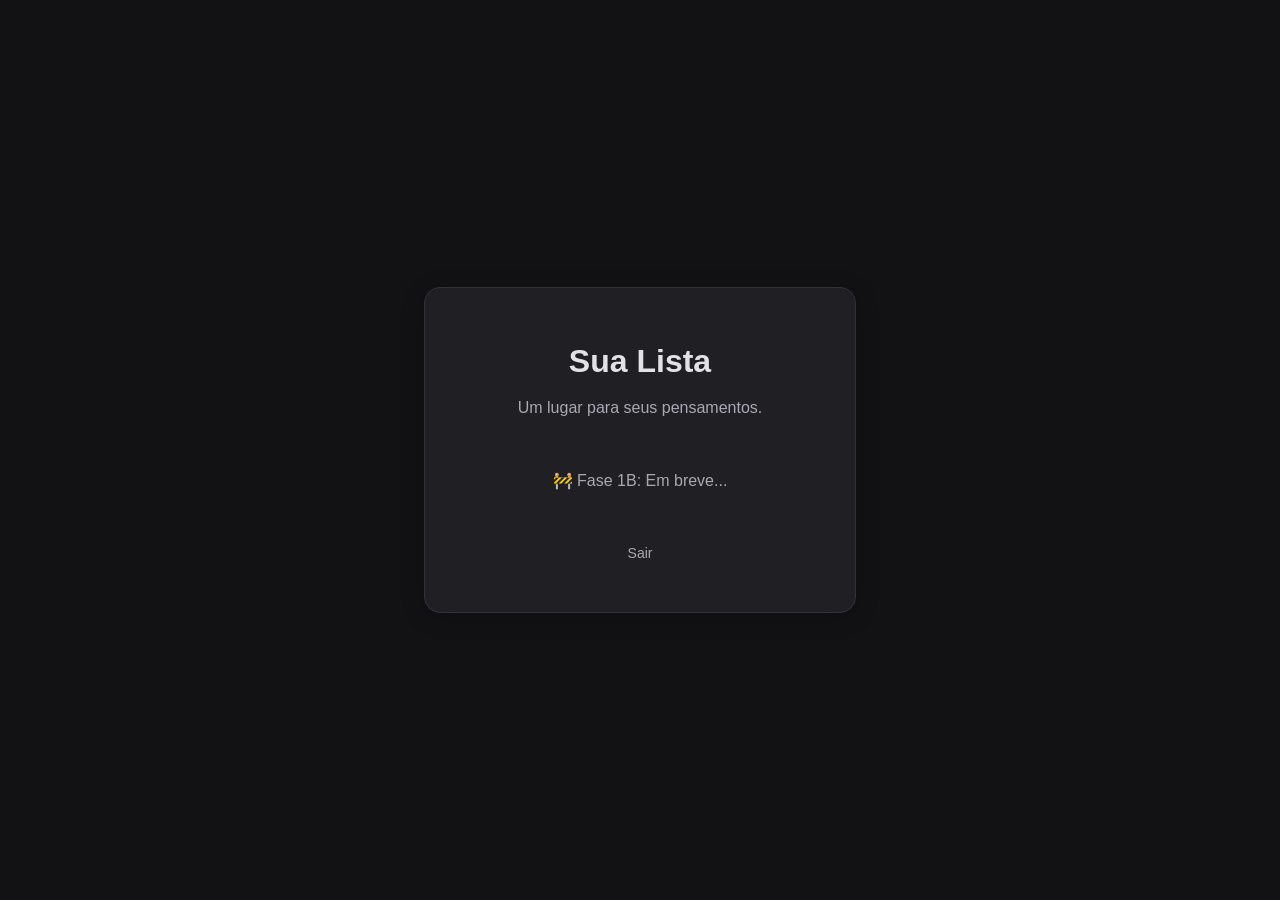
==== src/pages/lista.html @ 84f6f794 "implemented login" ====
<!DOCTYPE html>
<html lang="pt-BR">

<head>
    <meta charset="UTF-8">
    <meta name="viewport" content="width=device-width, initial-scale=1.0">
    <title>Minha Lista Tranquila - Lista</title>
    <link rel="stylesheet" href="../css/styles.css">
    <style>
        /* Estilo temporário para o placeholder */
        .empty-state {
            color: var(--text-secondary);
            margin-top: var(--spacing-xl);
        }
    </style>
</head>

<body>
    <div class="container">
        <div class="card">
            <h1>Sua Lista</h1>
            <p class="subtitle">Um lugar para seus pensamentos.</p>
            <div class="empty-state">
                <p>🚧 Fase 1B: Em breve...</p>
            </div>
            <a href="../index.html" class="link-secondary" style="margin-top: 48px;">Sair</a>
        </div>
    </div>
</body>

</html>
---- src/css/styles.css ----
:root {
    /* Cores - Palette Calma e Escura */
    --bg-color: #121214;
    --card-bg: #202024;
    --text-primary: #E1E1E6;
    --text-secondary: #A8A8B3;
    --primary-color: #8257E5;
    /* Roxo suave */
    --primary-hover: #9466FF;
    --border-color: #323238;

    /* Espaçamento */
    --spacing-xs: 8px;
    --spacing-sm: 16px;
    --spacing-md: 24px;
    --spacing-lg: 32px;
    --spacing-xl: 48px;

    /* Bordas */
    --radius-sm: 4px;
    --radius-md: 8px;
    --radius-lg: 16px;

    /* Tipografia */
    --font-family: 'Inter', -apple-system, BlinkMacSystemFont, "Segoe UI", Roboto, Helvetica, Arial, sans-serif;
    --font-size-sm: 14px;
    --font-size-md: 16px;
    --font-size-lg: 20px;
    --font-size-xl: 32px;
}

* {
    margin: 0;
    padding: 0;
    box-sizing: border-box;
}

body {
    background-color: var(--bg-color);
    color: var(--text-primary);
    font-family: var(--font-family);
    -webkit-font-smoothing: antialiased;
    line-height: 1.6;
    min-height: 100vh;
    display: flex;
    flex-direction: column;
    justify-content: center;
    /* Centralização vertical global */
    align-items: center;
    /* Centralização horizontal global */
}

/* Container Principal */
.container {
    width: 100%;
    max-width: 480px;
    /* Mobile-first, mas limitado em telas grandes */
    padding: var(--spacing-md);
    margin: 0 auto;
}

/* Card */
.card {
    background-color: var(--card-bg);
    border-radius: var(--radius-lg);
    padding: var(--spacing-xl) var(--spacing-lg);
    border: 1px solid var(--border-color);
    text-align: center;
    /* Conteúdo interno centrado */
    box-shadow: 0 4px 24px rgba(0, 0, 0, 0.2);
}

/* Tipografia */
h1 {
    font-size: var(--font-size-xl);
    font-weight: 700;
    margin-bottom: var(--spacing-xs);
    color: var(--text-primary);
}

p.subtitle {
    color: var(--text-secondary);
    font-size: var(--font-size-md);
    margin-bottom: var(--spacing-xl);
}

/* Formulário */
.form-group {
    margin-bottom: var(--spacing-md);
    text-align: left;
}

label {
    display: block;
    font-size: var(--font-size-sm);
    color: var(--text-secondary);
    margin-bottom: var(--spacing-xs);
}

input {
    width: 100%;
    padding: var(--spacing-sm);
    background-color: var(--bg-color);
    border: 1px solid var(--border-color);
    border-radius: var(--radius-md);
    color: var(--text-primary);
    font-size: var(--font-size-md);
    transition: border-color 0.2s;
}

input:focus {
    outline: none;
    border-color: var(--primary-color);
}

/* Botões */
.btn-primary {
    width: 100%;
    padding: var(--spacing-sm);
    background-color: var(--primary-color);
    color: #fff;
    border: none;
    border-radius: var(--radius-md);
    font-size: var(--font-size-md);
    font-weight: 600;
    cursor: pointer;
    transition: background-color 0.2s;
    margin-top: var(--spacing-sm);
}

.btn-primary:hover {
    background-color: var(--primary-hover);
}

.btn-icon-back {
    background: transparent;
    border: 1px solid var(--border-color);
    color: var(--text-secondary);
    width: 40px;
    height: 40px;
    border-radius: 50%;
    display: flex;
    align-items: center;
    justify-content: center;
    margin: 0 auto var(--spacing-lg) auto;
    /* Centralizado e com margem inferior */
    cursor: pointer;
    transition: all 0.2s;
}

.btn-icon-back:hover {
    border-color: var(--text-primary);
    color: var(--text-primary);
}

.link-secondary {
    display: block;
    margin-top: var(--spacing-lg);
    color: var(--text-secondary);
    text-decoration: none;
    font-size: var(--font-size-sm);
    transition: color 0.2s;
}

.link-secondary:hover {
    color: var(--primary-color);
}
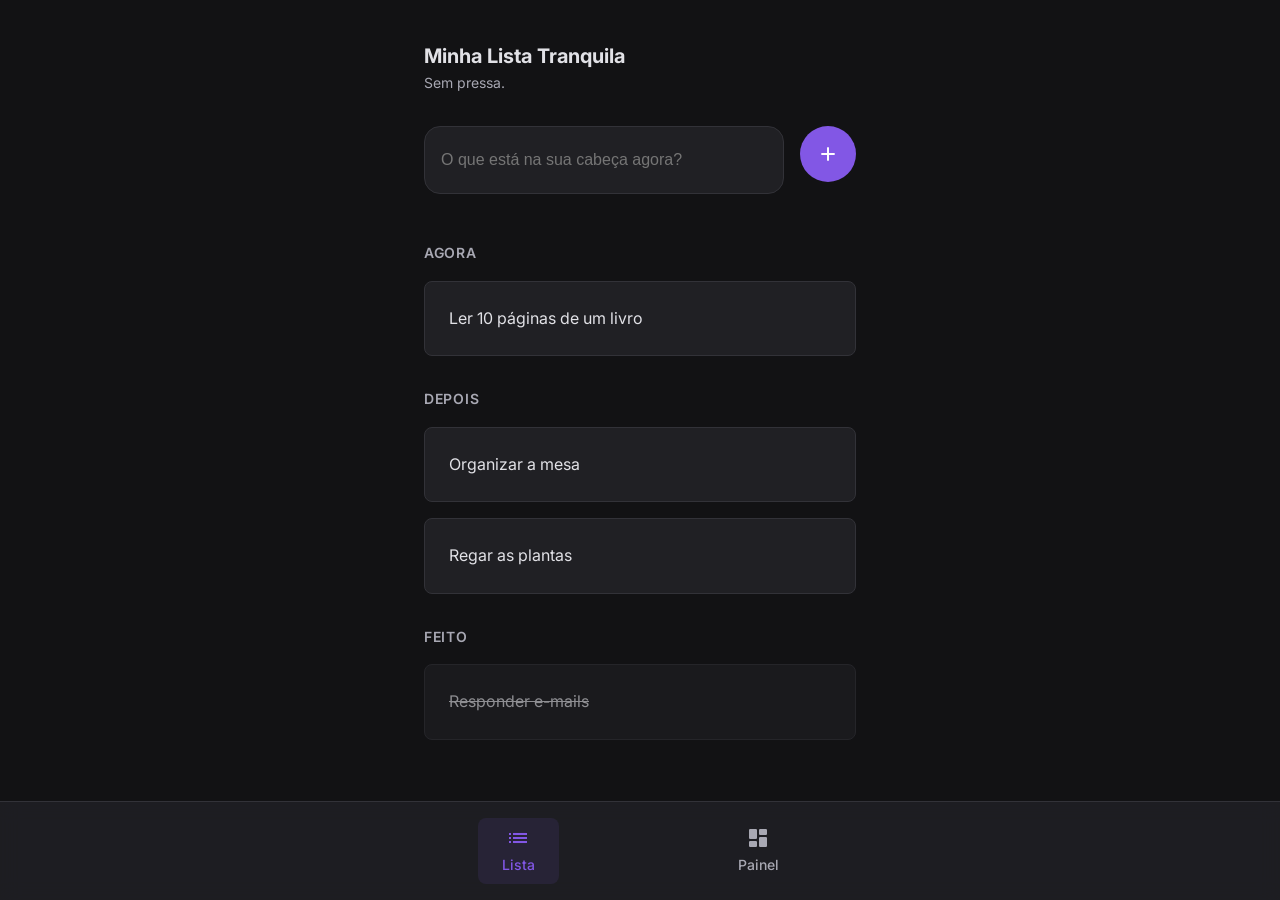
==== commit 294c5b4e: "feat: add main list screen with bottom navigation" ====
--- a/src/pages/lista.html
+++ b/src/pages/lista.html
@@ -4,28 +4,71 @@
 <head>
     <meta charset="UTF-8">
     <meta name="viewport" content="width=device-width, initial-scale=1.0">
-    <title>Minha Lista Tranquila - Lista</title>
+    <title>Minha Lista Tranquila</title>
+    <link rel="preconnect" href="https://fonts.googleapis.com">
+    <link rel="preconnect" href="https://fonts.gstatic.com" crossorigin>
+    <!-- Incluindo Material Icons para os ícones -->
+    <link href="https://fonts.googleapis.com/icon?family=Material+Icons+Round" rel="stylesheet">
+    <link href="https://fonts.googleapis.com/css2?family=Inter:wght@400;500;600;700&display=swap" rel="stylesheet">
     <link rel="stylesheet" href="../css/styles.css">
-    <style>
-        /* Estilo temporário para o placeholder */
-        .empty-state {
-            color: var(--text-secondary);
-            margin-top: var(--spacing-xl);
-        }
-    </style>
 </head>
 
 <body>
     <div class="container">
-        <div class="card">
-            <h1>Sua Lista</h1>
-            <p class="subtitle">Um lugar para seus pensamentos.</p>
-            <div class="empty-state">
-                <p>🚧 Fase 1B: Em breve...</p>
+
+        <header>
+            <h1>Minha Lista Tranquila</h1>
+            <p>Sem pressa.</p>
+        </header>
+
+        <div class="input-area">
+            <div class="input-wrapper">
+                <input type="text" id="new-item-input" class="input-main" placeholder="O que está na sua cabeça agora?">
             </div>
-            <a href="../index.html" class="link-secondary" style="margin-top: 48px;">Sair</a>
+            <button id="add-btn" class="btn-add" aria-label="Adicionar">
+                <span class="material-icons-round">add</span>
+            </button>
         </div>
+
+        <main>
+            <!-- Seção Agora -->
+            <h2 class="section-title">Agora</h2>
+            <div class="list-group" id="list-now">
+                <!-- Mock Item -->
+                <div class="list-item">Ler 10 páginas de um livro</div>
+            </div>
+
+            <!-- Seção Depois -->
+            <h2 class="section-title">Depois</h2>
+            <div class="list-group" id="list-later">
+                <div class="list-item">Organizar a mesa</div>
+                <div class="list-item">Regar as plantas</div>
+            </div>
+
+            <!-- Seção Feito -->
+            <h2 class="section-title">Feito</h2>
+            <div class="list-group" id="list-done">
+                <div class="list-item" style="opacity: 0.6; text-decoration: line-through;">Responder e-mails</div>
+            </div>
+        </main>
+
     </div>
+
+    <!-- Navegação Inferior -->
+    <nav class="bottom-nav">
+        <div class="nav-content">
+            <a href="lista.html" class="nav-item active">
+                <span class="material-icons-round">list</span>
+                <span>Lista</span>
+            </a>
+            <a href="painel.html" class="nav-item">
+                <span class="material-icons-round">dashboard</span>
+                <span>Painel</span>
+            </a>
+        </div>
+    </nav>
+
+    <script src="../js/app.js"></script>
 </body>
 
 </html>
--- a/src/css/styles.css
+++ b/src/css/styles.css
@@ -8,6 +8,8 @@
     /* Roxo suave */
     --primary-hover: #9466FF;
     --border-color: #323238;
+    --nav-bg: rgba(32, 32, 36, 0.9);
+    /* Transparencia para blur */
 
     /* Espaçamento */
     --spacing-xs: 8px;
@@ -20,9 +22,11 @@
     --radius-sm: 4px;
     --radius-md: 8px;
     --radius-lg: 16px;
+    --radius-full: 9999px;
 
     /* Tipografia */
     --font-family: 'Inter', -apple-system, BlinkMacSystemFont, "Segoe UI", Roboto, Helvetica, Arial, sans-serif;
+    --font-size-xs: 12px;
     --font-size-sm: 14px;
     --font-size-md: 16px;
     --font-size-lg: 20px;
@@ -44,10 +48,12 @@
     min-height: 100vh;
     display: flex;
     flex-direction: column;
+}
+
+/* Centering utility for Login ONLY */
+body.centered-view {
     justify-content: center;
-    /* Centralização vertical global */
     align-items: center;
-    /* Centralização horizontal global */
 }
 
 /* Container Principal */
@@ -57,47 +63,189 @@
     /* Mobile-first, mas limitado em telas grandes */
     padding: var(--spacing-md);
     margin: 0 auto;
-}
-
-/* Card */
+    padding-bottom: 90px;
+    /* Espaço para a nav fixa */
+}
+
+/* Base Card (Login) */
 .card {
     background-color: var(--card-bg);
     border-radius: var(--radius-lg);
     padding: var(--spacing-xl) var(--spacing-lg);
     border: 1px solid var(--border-color);
     text-align: center;
-    /* Conteúdo interno centrado */
     box-shadow: 0 4px 24px rgba(0, 0, 0, 0.2);
 }
 
-/* Tipografia */
-h1 {
+/* Header (Lista & Painel) */
+header {
+    margin-bottom: var(--spacing-lg);
+    padding-top: var(--spacing-sm);
+}
+
+header h1 {
+    font-size: var(--font-size-lg);
+    font-weight: 700;
+    color: var(--text-primary);
+}
+
+header p {
+    color: var(--text-secondary);
+    font-size: var(--font-size-sm);
+}
+
+/* Input Area */
+.input-area {
+    display: flex;
+    gap: var(--spacing-sm);
+    margin-bottom: var(--spacing-xl);
+}
+
+.input-wrapper {
+    flex: 1;
+    position: relative;
+}
+
+.input-main {
+    width: 100%;
+    padding: var(--spacing-md) var(--spacing-sm);
+    background-color: var(--card-bg);
+    border: 1px solid var(--border-color);
+    border-radius: var(--radius-lg);
+    color: var(--text-primary);
+    font-size: var(--font-size-md);
+    transition: all 0.2s;
+}
+
+.input-main:focus {
+    outline: none;
+    border-color: var(--primary-color);
+}
+
+.btn-add {
+    width: 56px;
+    height: 56px;
+    border-radius: var(--radius-full);
+    background-color: var(--primary-color);
+    color: #fff;
+    border: none;
+    display: flex;
+    align-items: center;
+    justify-content: center;
+    cursor: pointer;
+    transition: background-color 0.2s;
+    flex-shrink: 0;
+}
+
+.btn-add:hover {
+    background-color: var(--primary-hover);
+}
+
+/* Seções da Lista */
+.section-title {
+    color: var(--text-secondary);
+    font-size: var(--font-size-sm);
+    font-weight: 600;
+    text-transform: uppercase;
+    letter-spacing: 0.05em;
+    margin-bottom: var(--spacing-sm);
+    margin-top: var(--spacing-lg);
+}
+
+.section-title:first-child {
+    margin-top: 0;
+}
+
+.list-group {
+    display: flex;
+    flex-direction: column;
+    gap: var(--spacing-sm);
+}
+
+.list-item {
+    background-color: var(--card-bg);
+    padding: var(--spacing-md);
+    border-radius: var(--radius-md);
+    border: 1px solid var(--border-color);
+    font-size: var(--font-size-md);
+    color: var(--text-primary);
+    transition: transform 0.1s;
+}
+
+.list-item:active {
+    transform: scale(0.99);
+}
+
+/* Bottom Navigation */
+.bottom-nav {
+    position: fixed;
+    bottom: 0;
+    left: 0;
+    width: 100%;
+    background-color: var(--nav-bg);
+    backdrop-filter: blur(10px);
+    border-top: 1px solid var(--border-color);
+    display: flex;
+    justify-content: center;
+    padding: var(--spacing-sm) 0;
+    z-index: 100;
+}
+
+.nav-content {
+    display: flex;
+    width: 100%;
+    max-width: 480px;
+    justify-content: space-around;
+}
+
+.nav-item {
+    color: var(--text-secondary);
+    text-decoration: none;
+    font-size: var(--font-size-sm);
+    font-weight: 500;
+    display: flex;
+    flex-direction: column;
+    align-items: center;
+    gap: 4px;
+    padding: var(--spacing-xs) var(--spacing-md);
+    border-radius: var(--radius-md);
+    transition: all 0.2s;
+}
+
+.nav-item.active {
+    color: var(--primary-color);
+    background-color: rgba(130, 87, 229, 0.1);
+}
+
+.nav-item:hover {
+    color: var(--text-primary);
+}
+
+/* Utility for Login Page (keeps it working) */
+.login-page h1 {
     font-size: var(--font-size-xl);
-    font-weight: 700;
     margin-bottom: var(--spacing-xs);
-    color: var(--text-primary);
-}
-
-p.subtitle {
+}
+
+.login-page .subtitle {
     color: var(--text-secondary);
     font-size: var(--font-size-md);
     margin-bottom: var(--spacing-xl);
 }
 
-/* Formulário */
-.form-group {
+.login-page .form-group {
     margin-bottom: var(--spacing-md);
     text-align: left;
 }
 
-label {
+.login-page label {
     display: block;
     font-size: var(--font-size-sm);
     color: var(--text-secondary);
     margin-bottom: var(--spacing-xs);
 }
 
-input {
+.login-page input {
     width: 100%;
     padding: var(--spacing-sm);
     background-color: var(--bg-color);
@@ -105,16 +253,14 @@
     border-radius: var(--radius-md);
     color: var(--text-primary);
     font-size: var(--font-size-md);
-    transition: border-color 0.2s;
-}
-
-input:focus {
+}
+
+.login-page input:focus {
     outline: none;
     border-color: var(--primary-color);
 }
 
-/* Botões */
-.btn-primary {
+.login-page .btn-primary {
     width: 100%;
     padding: var(--spacing-sm);
     background-color: var(--primary-color);
@@ -124,44 +270,13 @@
     font-size: var(--font-size-md);
     font-weight: 600;
     cursor: pointer;
-    transition: background-color 0.2s;
     margin-top: var(--spacing-sm);
 }
 
-.btn-primary:hover {
-    background-color: var(--primary-hover);
-}
-
-.btn-icon-back {
-    background: transparent;
-    border: 1px solid var(--border-color);
-    color: var(--text-secondary);
-    width: 40px;
-    height: 40px;
-    border-radius: 50%;
-    display: flex;
-    align-items: center;
-    justify-content: center;
-    margin: 0 auto var(--spacing-lg) auto;
-    /* Centralizado e com margem inferior */
-    cursor: pointer;
-    transition: all 0.2s;
-}
-
-.btn-icon-back:hover {
-    border-color: var(--text-primary);
-    color: var(--text-primary);
-}
-
-.link-secondary {
+.login-page .link-secondary {
     display: block;
     margin-top: var(--spacing-lg);
     color: var(--text-secondary);
     text-decoration: none;
     font-size: var(--font-size-sm);
-    transition: color 0.2s;
-}
-
-.link-secondary:hover {
-    color: var(--primary-color);
 }
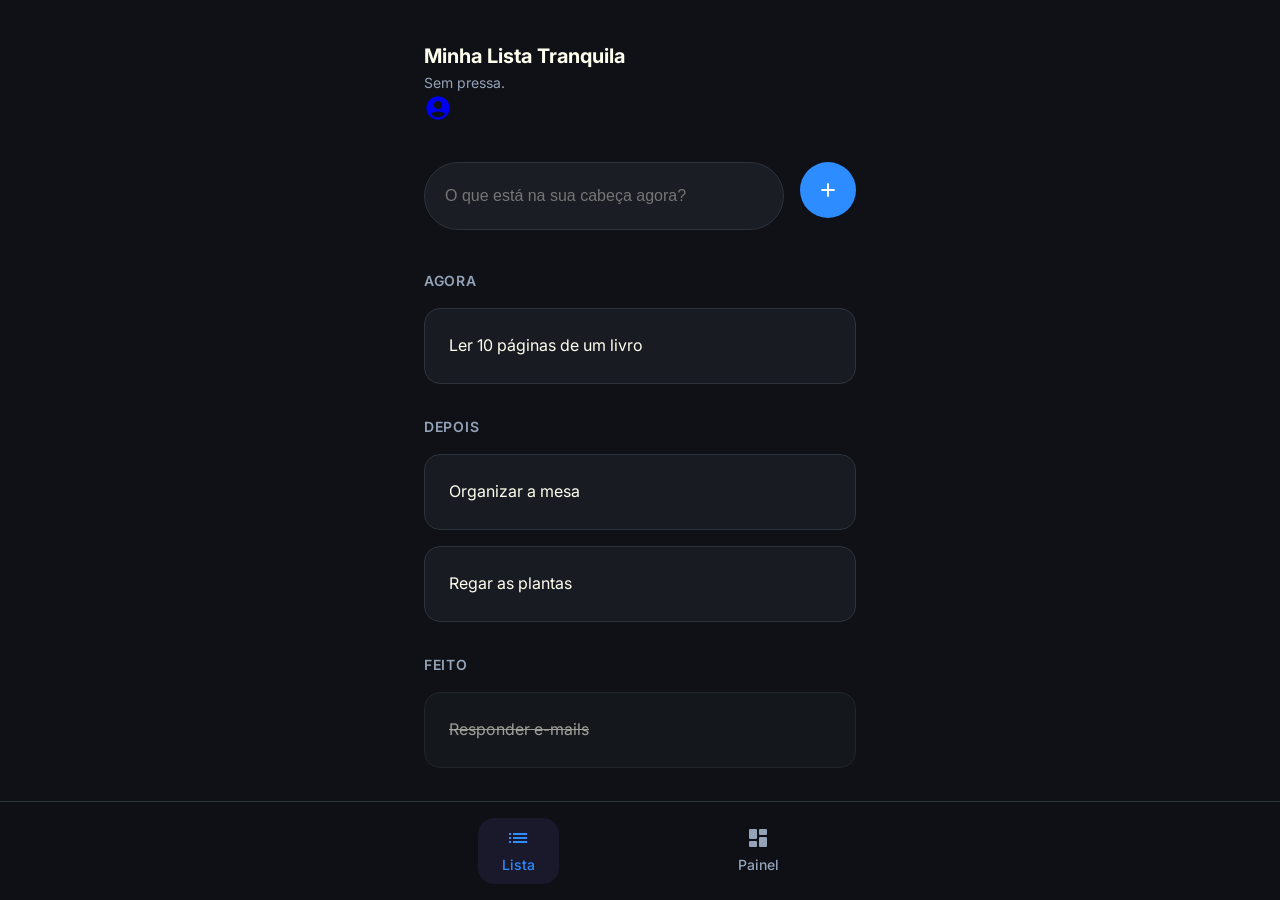
==== commit 6eac0732: "feat: implement profile screen and logout flow" ====
--- a/src/pages/lista.html
+++ b/src/pages/lista.html
@@ -17,8 +17,13 @@
     <div class="container">
 
         <header>
-            <h1>Minha Lista Tranquila</h1>
-            <p>Sem pressa.</p>
+            <div class="header-content">
+                <h1>Minha Lista Tranquila</h1>
+                <p>Sem pressa.</p>
+            </div>
+            <a href="perfil.html" class="profile-icon-link" aria-label="Perfil">
+                <span class="material-icons-round" style="font-size: 28px;">account_circle</span>
+            </a>
         </header>
 
         <div class="input-area">
--- a/src/css/styles.css
+++ b/src/css/styles.css
@@ -1,36 +1,41 @@
 :root {
-    /* Cores - Palette Calma e Escura */
-    --bg-color: #121214;
-    --card-bg: #202024;
-    --text-primary: #E1E1E6;
-    --text-secondary: #A8A8B3;
-    --primary-color: #8257E5;
-    /* Roxo suave */
-    --primary-hover: #9466FF;
-    --border-color: #323238;
-    --nav-bg: rgba(32, 32, 36, 0.9);
-    /* Transparencia para blur */
+    /* Cores - Palette Refinada (Source: Stitch PNGs) */
+    --bg-color: #0F1116;
+    /* Darker Navy/Black */
+    --card-bg: #181B21;
+    /* Slightly lighter card */
+    --text-primary: #FFFFF0;
+    --text-secondary: #94A3B8;
+    --primary-color: #2D8CFF;
+    /* Bright Blue */
+    --primary-hover: #1A73E8;
+    --border-color: #2D333B;
+    --nav-bg: rgba(15, 17, 22, 0.85);
 
     /* Espaçamento */
     --spacing-xs: 8px;
     --spacing-sm: 16px;
     --spacing-md: 24px;
     --spacing-lg: 32px;
-    --spacing-xl: 48px;
+    --spacing-xl: 40px;
+    /* Adjusted slightly */
 
     /* Bordas */
-    --radius-sm: 4px;
-    --radius-md: 8px;
-    --radius-lg: 16px;
+    --radius-sm: 8px;
+    --radius-md: 16px;
+    /* Rounder inputs/cards */
+    --radius-lg: 24px;
+    /* Big card radius */
     --radius-full: 9999px;
 
     /* Tipografia */
-    --font-family: 'Inter', -apple-system, BlinkMacSystemFont, "Segoe UI", Roboto, Helvetica, Arial, sans-serif;
+    --font-family: 'Inter', -apple-system, sans-serif;
     --font-size-xs: 12px;
     --font-size-sm: 14px;
     --font-size-md: 16px;
     --font-size-lg: 20px;
-    --font-size-xl: 32px;
+    --font-size-xl: 28px;
+    /* Slightly tighter H1 */
 }
 
 * {
@@ -67,21 +72,30 @@
     /* Espaço para a nav fixa */
 }
 
-/* Base Card (Login) */
+/* Base Card (Login/Mobile Container) */
 .card {
-    background-color: var(--card-bg);
-    border-radius: var(--radius-lg);
-    padding: var(--spacing-xl) var(--spacing-lg);
-    border: 1px solid var(--border-color);
+    background-color: transparent;
+    /* Cleaner mobile look */
+    border: none;
+    padding: var(--spacing-lg) 0;
+    /* Remove side padding for full mobile width feel, keep vertical */
     text-align: center;
-    box-shadow: 0 4px 24px rgba(0, 0, 0, 0.2);
-}
+    box-shadow: none;
+}
+
+/* On larger screens, we might want the card back, but strictly mobile-first as per instructions implies full width flow.
+   The 'login.png' shows content floating on dark bg. */
 
 /* Header (Lista & Painel) */
 header {
     margin-bottom: var(--spacing-lg);
     padding-top: var(--spacing-sm);
-}
+    text-align: left;
+    /* Align left as per typical mobile apps, though Login title is centered. */
+}
+
+/* Override header alignment for Login specific if needed, but 'Este espaço' looks centered.
+   We'll keep h1 alignment flexible. */
 
 header h1 {
     font-size: var(--font-size-lg);
@@ -109,12 +123,15 @@
 .input-main {
     width: 100%;
     padding: var(--spacing-md) var(--spacing-sm);
-    background-color: var(--card-bg);
+    background-color: #1A1D24;
+    /* Darker input bg */
     border: 1px solid var(--border-color);
-    border-radius: var(--radius-lg);
+    border-radius: var(--radius-full);
+    /* Pill shape like screenshot */
     color: var(--text-primary);
     font-size: var(--font-size-md);
     transition: all 0.2s;
+    padding-left: 20px;
 }
 
 .input-main:focus {
@@ -221,6 +238,105 @@
     color: var(--text-primary);
 }
 
+
+/* Dashboard / Painel */
+.dashboard-grid {
+    display: grid;
+    grid-template-columns: 1fr 1fr;
+    gap: var(--spacing-sm);
+    margin-bottom: var(--spacing-sm);
+}
+
+.stat-card {
+    background-color: var(--card-bg);
+    padding: var(--spacing-md);
+    border-radius: var(--radius-lg);
+    border: 1px solid var(--border-color);
+    text-align: center;
+    display: flex;
+    flex-direction: column;
+    align-items: center;
+    justify-content: center;
+}
+
+.stat-value {
+    font-size: var(--font-size-xl);
+    font-weight: 700;
+    color: var(--primary-color);
+    line-height: 1;
+    margin-bottom: 4px;
+}
+
+.stat-label {
+    font-size: var(--font-size-xs);
+    color: var(--text-secondary);
+    text-transform: uppercase;
+    letter-spacing: 0.05em;
+}
+
+.progress-card {
+    background-color: var(--card-bg);
+    padding: var(--spacing-md);
+    border-radius: var(--radius-lg);
+    border: 1px solid var(--border-color);
+    margin-bottom: var(--spacing-xl);
+    display: flex;
+    align-items: center;
+    gap: var(--spacing-md);
+}
+
+.progress-circle {
+    width: 64px;
+    height: 64px;
+    border-radius: 50%;
+    border: 4px solid var(--border-color);
+    border-top-color: var(--primary-color);
+    border-left-color: var(--primary-color);
+    transform: rotate(45deg);
+    /* Mock 75% */
+    /* This is a simple visual hack for a spinner/progress without SVG complex logic for now */
+}
+
+.progress-info {
+    flex: 1;
+}
+
+.progress-title {
+    font-size: var(--font-size-md);
+    font-weight: 600;
+    color: var(--text-primary);
+    margin-bottom: 4px;
+}
+
+.progress-desc {
+    font-size: var(--font-size-sm);
+    color: var(--text-secondary);
+}
+
+.memories-section {
+    margin-bottom: var(--spacing-xl);
+}
+
+.memory-item {
+    background-color: transparent;
+    border-bottom: 1px solid var(--border-color);
+    padding: var(--spacing-md) 0;
+    color: var(--text-secondary);
+    font-size: var(--font-size-sm);
+    display: flex;
+    align-items: center;
+    gap: var(--spacing-sm);
+}
+
+.memory-item:last-child {
+    border-bottom: none;
+}
+
+.memory-icon {
+    color: var(--primary-color);
+    opacity: 0.6;
+}
+
 /* Utility for Login Page (keeps it working) */
 .login-page h1 {
     font-size: var(--font-size-xl);
@@ -245,32 +361,41 @@
     margin-bottom: var(--spacing-xs);
 }
 
+
 .login-page input {
     width: 100%;
     padding: var(--spacing-sm);
-    background-color: var(--bg-color);
+    background-color: #1A1D24;
+    /* Distinct dark field */
     border: 1px solid var(--border-color);
     border-radius: var(--radius-md);
-    color: var(--text-primary);
-    font-size: var(--font-size-md);
+    /* Not full pill for form inputs usually, but screenshot has rounded */
+    color: var(--text-primary);
+    font-size: var(--font-size-md);
+    height: 56px;
+    /* Taller touch targets */
 }
 
 .login-page input:focus {
     outline: none;
     border-color: var(--primary-color);
+    background-color: #20242D;
 }
 
 .login-page .btn-primary {
     width: 100%;
-    padding: var(--spacing-sm);
+    height: 56px;
     background-color: var(--primary-color);
     color: #fff;
     border: none;
-    border-radius: var(--radius-md);
+    border-radius: var(--radius-full);
+    /* Pill button */
     font-size: var(--font-size-md);
     font-weight: 600;
     cursor: pointer;
-    margin-top: var(--spacing-sm);
+    margin-top: var(--spacing-lg);
+    box-shadow: 0 4px 12px rgba(45, 140, 255, 0.3);
+    /* Blue glow */
 }
 
 .login-page .link-secondary {
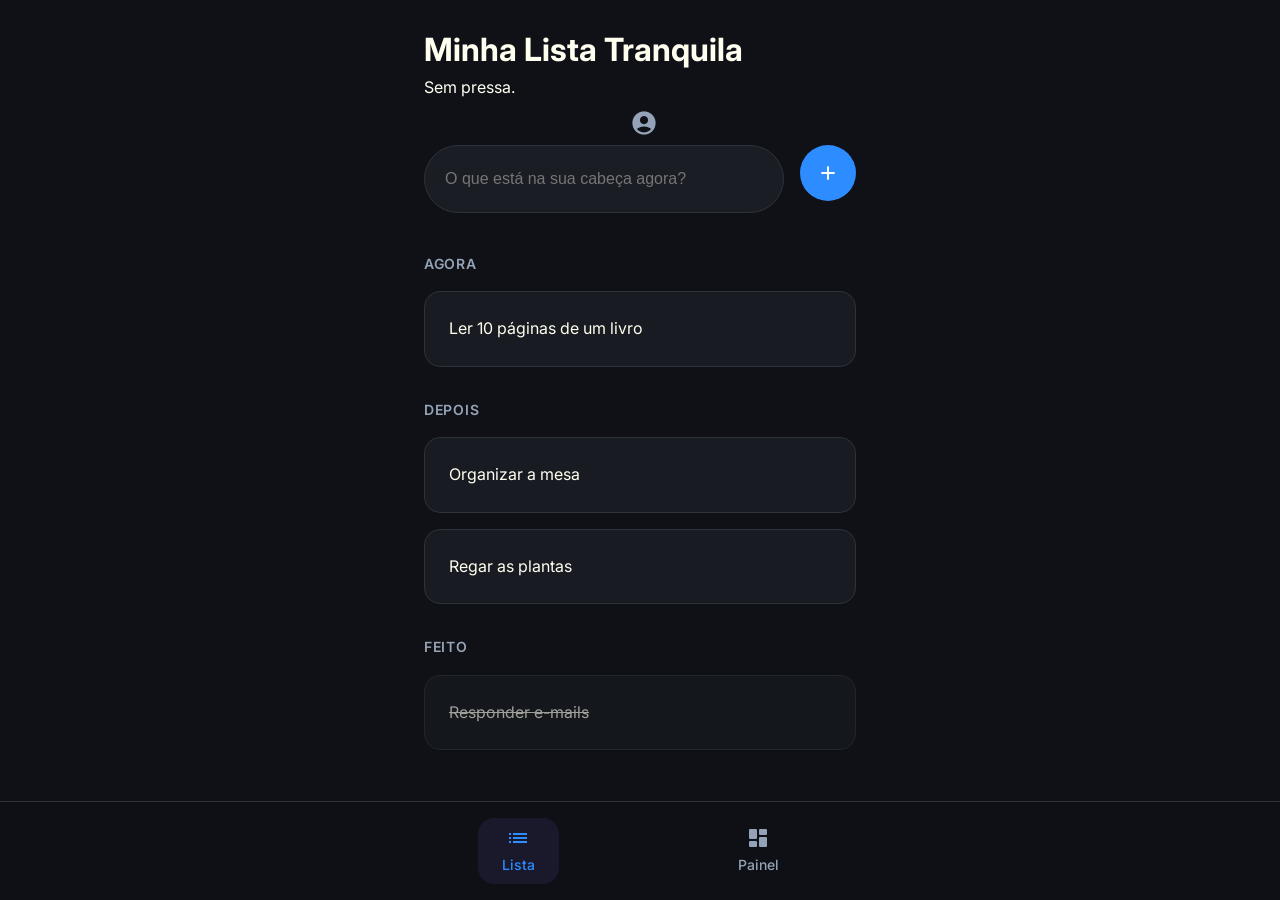
==== commit b264b6a5: "feat: implement emotional design logic with dynamic microcopy" ====
--- a/src/pages/lista.html
+++ b/src/pages/lista.html
@@ -16,14 +16,13 @@
 <body>
     <div class="container">
 
-        <header>
-            <div class="header-content">
-                <h1>Minha Lista Tranquila</h1>
-                <p>Sem pressa.</p>
-            </div>
-            <a href="perfil.html" class="profile-icon-link" aria-label="Perfil">
-                <span class="material-icons-round" style="font-size: 28px;">account_circle</span>
-            </a>
+        <div class="header-content">
+            <h1>Minha Lista Tranquila</h1>
+            <p id="header-subtitle">Sem pressa.</p>
+        </div>
+        <a href="perfil.html" class="profile-icon-link" aria-label="Perfil">
+            <span class="material-icons-round" style="font-size: 28px;">account_circle</span>
+        </a>
         </header>
 
         <div class="input-area">
@@ -36,6 +35,14 @@
         </div>
 
         <main>
+            <!-- Estado Vazio (Oculto por padrão) -->
+            <div id="empty-state"
+                style="display: none; text-align: center; margin-top: 48px; color: var(--text-secondary);">
+                <span class="material-icons-round"
+                    style="font-size: 48px; opacity: 0.2; margin-bottom: 16px;">spa</span>
+                <p>Tudo silencioso por enquanto.</p>
+            </div>
+
             <!-- Seção Agora -->
             <h2 class="section-title">Agora</h2>
             <div class="list-group" id="list-now">
--- a/src/css/styles.css
+++ b/src/css/styles.css
@@ -87,11 +87,45 @@
    The 'login.png' shows content floating on dark bg. */
 
 /* Header (Lista & Painel) */
+/* Header (Lista, Painel & Perfil) */
 header {
     margin-bottom: var(--spacing-lg);
     padding-top: var(--spacing-sm);
+    display: flex;
+    justify-content: space-between;
+    align-items: flex-start;
+}
+
+.header-content {
     text-align: left;
-    /* Align left as per typical mobile apps, though Login title is centered. */
+}
+
+.profile-icon-link {
+    color: var(--text-secondary);
+    transition: all 0.2s;
+    padding: 8px;
+    /* Touch target */
+    margin-right: -8px;
+    /* Optical alignment */
+    display: flex;
+    align-items: center;
+    justify-content: center;
+    text-decoration: none;
+    /* Silencing: No link decoration */
+    border-radius: 50%;
+    /* Silencing: Round hover shape */
+}
+
+.profile-icon-link:hover {
+    color: var(--text-primary);
+    background-color: rgba(255, 255, 255, 0.05);
+    /* Silencing: Very subtle bg */
+}
+
+.profile-icon-link:focus-visible {
+    outline: 1px solid var(--text-secondary);
+    /* Silencing: Discreet focus */
+    outline-offset: 2px;
 }
 
 /* Override header alignment for Login specific if needed, but 'Este espaço' looks centered.
